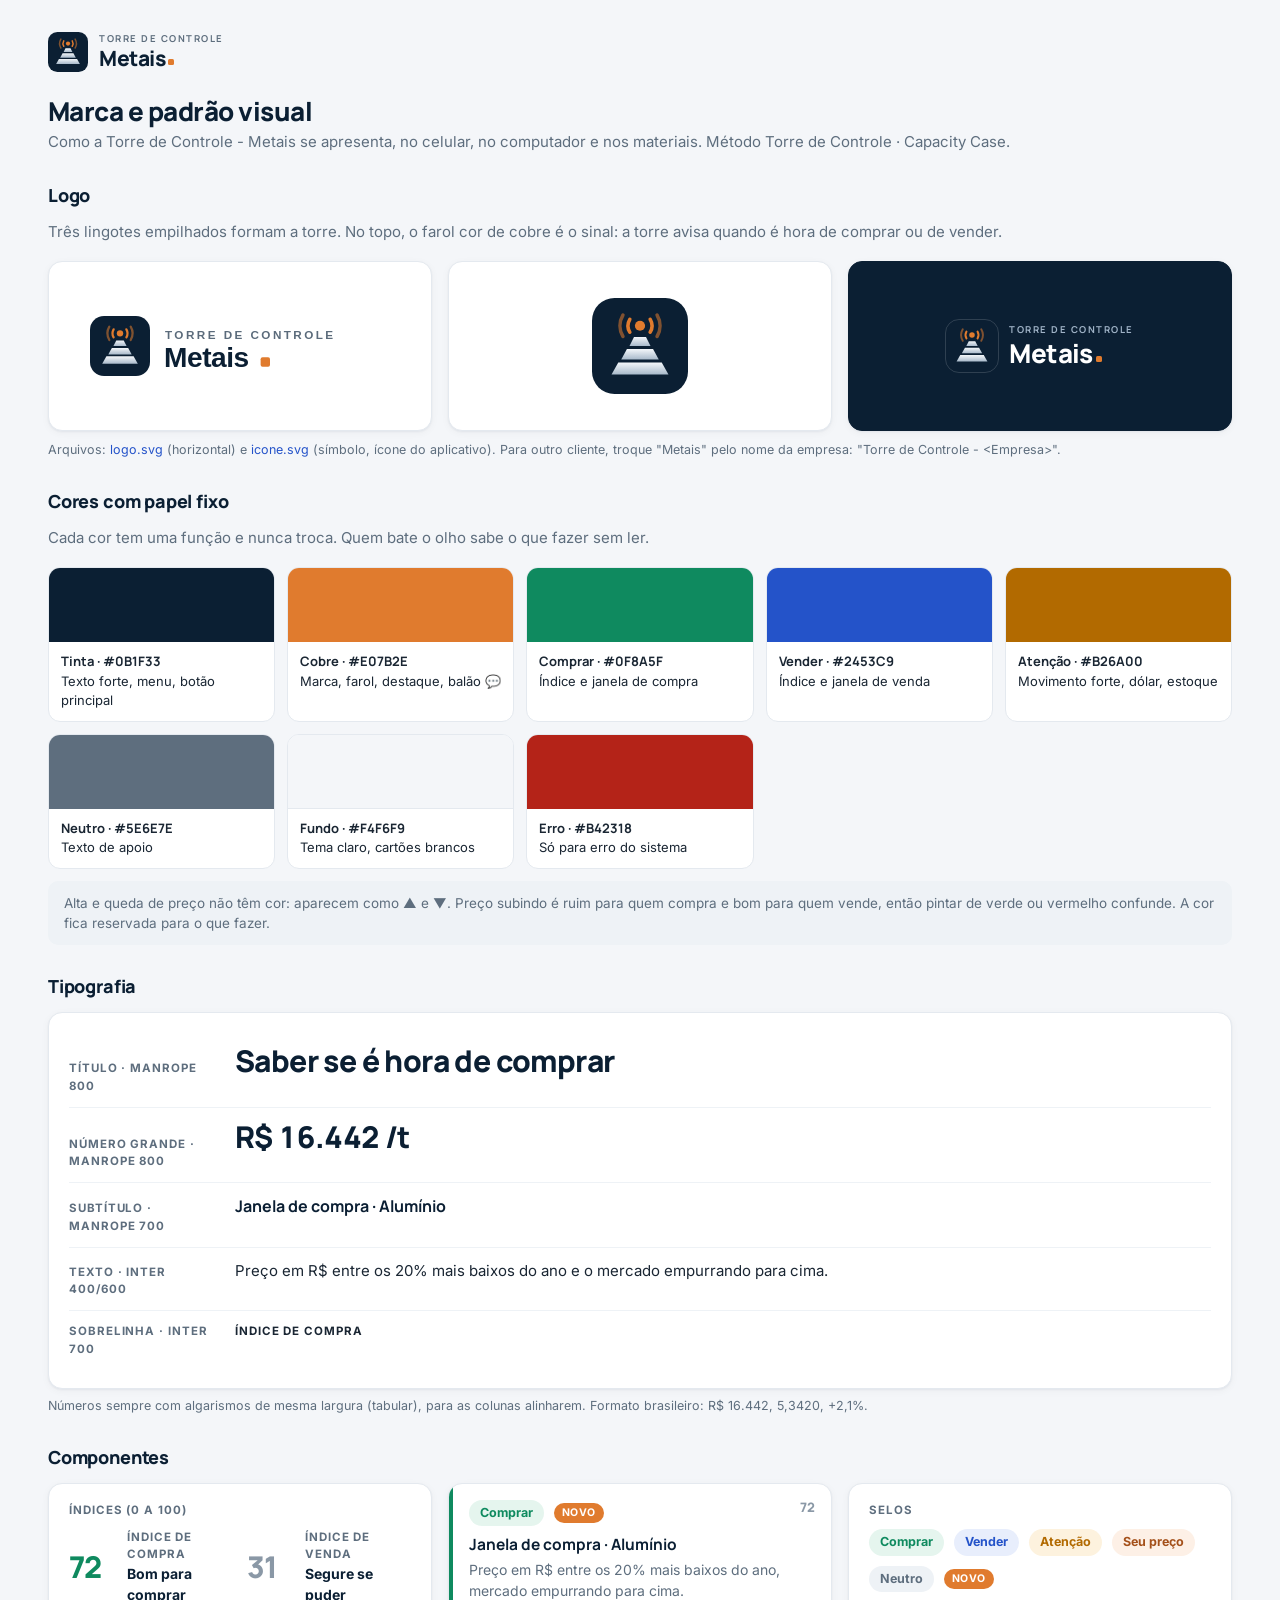
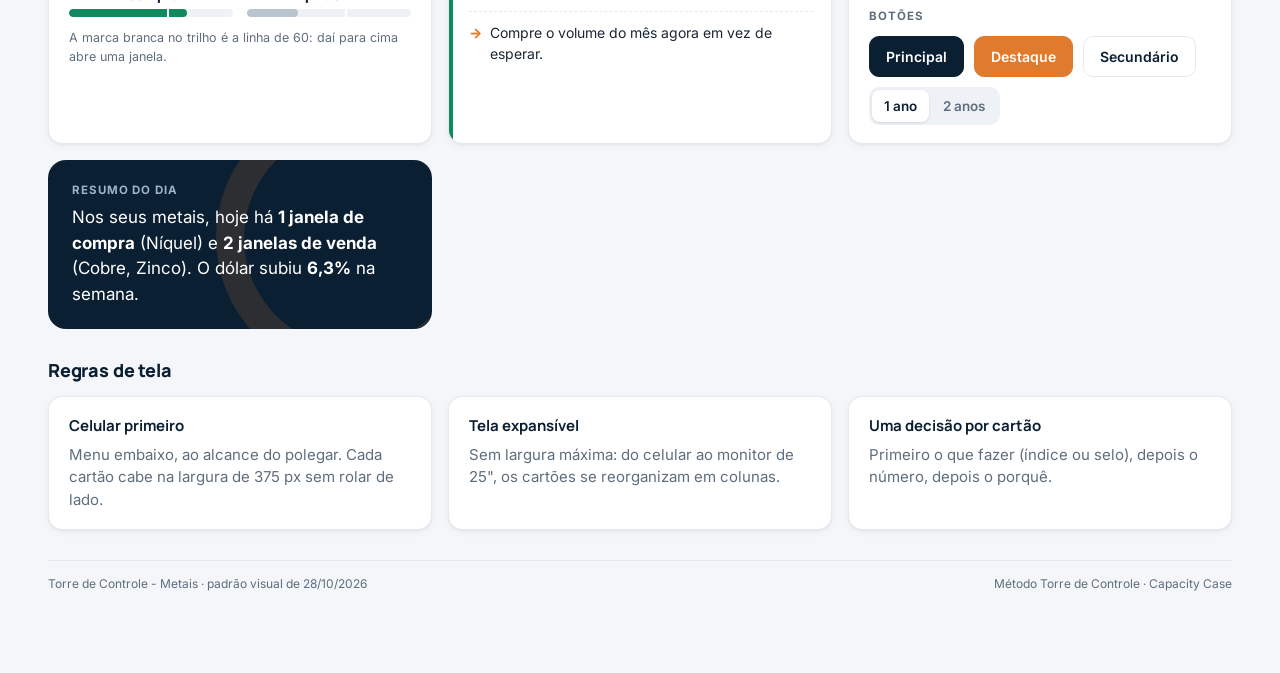
==== marca/index.html @ 5506000d "Torre de Controle - Metais 2026-10-28-1900: visual novo, índices de compra e venda, Radar e avisos C" ====
<!doctype html>
<html lang="pt-BR">
<head>
<meta charset="utf-8">
<meta name="viewport" content="width=device-width,initial-scale=1">
<title>Marca · Torre de Controle - Metais</title>
<link rel="icon" href="../icone.svg" type="image/svg+xml">
<link rel="stylesheet" href="https://fonts.googleapis.com/css2?family=Inter:wght@400;500;600;700&family=Manrope:wght@600;700;800&display=swap">
<link rel="stylesheet" href="../css/app.css?v=2026-10-28-1900">
<style>
  main{padding:32px clamp(16px,4vw,48px) 80px}
  .logos{display:grid;grid-template-columns:repeat(auto-fit,minmax(280px,1fr));gap:16px}
  .logos .card{display:grid;place-items:center;min-height:170px}
  .escuro{background:var(--ink)!important;border-color:var(--ink)!important}
  .sw{display:grid;grid-template-columns:repeat(auto-fill,minmax(190px,1fr));gap:12px}
  .sw .c{border-radius:12px;border:1px solid var(--lin);overflow:hidden;background:var(--card)}
  .sw .c i{display:block;height:74px}
  .sw .c div{padding:10px 12px;font-size:13px}.sw .c b{display:block;font-family:var(--f-tit)}
  .tipo>div{display:grid;grid-template-columns:150px 1fr;gap:16px;align-items:baseline;padding:12px 0;border-top:1px solid var(--lin2)}
  @media (max-width:600px){.tipo>div{grid-template-columns:1fr;gap:2px}}
</style>
</head>
<body>
<main>
  <div class="marca" style="padding:0 0 24px"><img src="../icone.svg" alt=""><div class="marca-txt"><small>Torre de Controle</small><b>Metais<i></i></b></div></div>
  <h1>Marca e padrão visual</h1>
  <p class="sub">Como a Torre de Controle - Metais se apresenta, no celular, no computador e nos materiais. Método Torre de Controle · Capacity Case.</p>

  <h2>Logo</h2>
  <p class="sub">Três lingotes empilhados formam a torre. No topo, o farol cor de cobre é o sinal: a torre avisa quando é hora de comprar ou de vender.</p>
  <div class="logos">
    <div class="card"><img src="logo.svg" alt="Logo horizontal" style="width:min(300px,90%)"></div>
    <div class="card"><img src="../icone.svg" alt="Símbolo" style="width:96px"></div>
    <div class="card escuro"><div class="marca" style="padding:0"><img src="../icone.svg" alt="" style="width:52px;height:52px;outline:1px solid rgba(255,255,255,.15);border-radius:13px"><div class="marca-txt"><small style="color:#9FB2C6">Torre de Controle</small><b style="color:#fff;font-size:26px">Metais<i></i></b></div></div></div>
  </div>
  <p class="mut peq" style="margin-top:10px">Arquivos: <a href="logo.svg">logo.svg</a> (horizontal) e <a href="../icone.svg">icone.svg</a> (símbolo, ícone do aplicativo). Para outro cliente, troque "Metais" pelo nome da empresa: "Torre de Controle - &lt;Empresa&gt;".</p>

  <h2>Cores com papel fixo</h2>
  <p class="sub">Cada cor tem uma função e nunca troca. Quem bate o olho sabe o que fazer sem ler.</p>
  <div class="sw">
    <div class="c"><i style="background:#0B1F33"></i><div><b>Tinta · #0B1F33</b>Texto forte, menu, botão principal</div></div>
    <div class="c"><i style="background:#E07B2E"></i><div><b>Cobre · #E07B2E</b>Marca, farol, destaque, balão 💬</div></div>
    <div class="c"><i style="background:#0F8A5F"></i><div><b>Comprar · #0F8A5F</b>Índice e janela de compra</div></div>
    <div class="c"><i style="background:#2453C9"></i><div><b>Vender · #2453C9</b>Índice e janela de venda</div></div>
    <div class="c"><i style="background:#B26A00"></i><div><b>Atenção · #B26A00</b>Movimento forte, dólar, estoque</div></div>
    <div class="c"><i style="background:#5E6E7E"></i><div><b>Neutro · #5E6E7E</b>Texto de apoio</div></div>
    <div class="c"><i style="background:#F4F6F9;border-bottom:1px solid #E4E9EF"></i><div><b>Fundo · #F4F6F9</b>Tema claro, cartões brancos</div></div>
    <div class="c"><i style="background:#B42318"></i><div><b>Erro · #B42318</b>Só para erro do sistema</div></div>
  </div>
  <div class="nota" style="margin-top:12px">Alta e queda de preço não têm cor: aparecem como ▲ e ▼. Preço subindo é ruim para quem compra e bom para quem vende, então pintar de verde ou vermelho confunde. A cor fica reservada para o que fazer.</div>

  <h2>Tipografia</h2>
  <div class="card tipo">
    <div style="border-top:0"><span class="sobrelinha">Título · Manrope 800</span><span style="font:800 30px/1.2 var(--f-tit);letter-spacing:-.02em;color:var(--ink)">Saber se é hora de comprar</span></div>
    <div><span class="sobrelinha">Número grande · Manrope 800</span><span class="big num">R$ 16.442 /t</span></div>
    <div><span class="sobrelinha">Subtítulo · Manrope 700</span><span style="font:700 16px var(--f-tit);color:var(--ink)">Janela de compra · Alumínio</span></div>
    <div><span class="sobrelinha">Texto · Inter 400/600</span><span>Preço em R$ entre os 20% mais baixos do ano e o mercado empurrando para cima.</span></div>
    <div><span class="sobrelinha">Sobrelinha · Inter 700</span><span class="sobrelinha" style="color:var(--tx)">Índice de compra</span></div>
  </div>
  <p class="mut peq" style="margin-top:8px">Números sempre com algarismos de mesma largura (tabular), para as colunas alinharem. Formato brasileiro: R$ 16.442, 5,3420, +2,1%.</p>

  <h2>Componentes</h2>
  <div class="grade g2">
    <div class="card"><div class="sobrelinha" style="margin-bottom:10px">Índices (0 a 100)</div>
      <div class="par-indices">
        <div class="indice compra bom"><span class="n num">72</span><div><div class="sobrelinha">Índice de compra</div><div class="rot">Bom para comprar</div></div><div class="trilho"><i style="width:72%"></i></div></div>
        <div class="indice venda fraco"><span class="n num">31</span><div><div class="sobrelinha">Índice de venda</div><div class="rot">Segure se puder</div></div><div class="trilho"><i style="width:31%"></i></div></div>
      </div>
      <p class="mut peq" style="margin-top:12px">A marca branca no trilho é a linha de 60: daí para cima abre uma janela.</p></div>
    <div class="ri compra"><span class="forca num">72</span><div class="linha"><span class="selo compra">Comprar</span><span class="selo novo">novo</span></div>
      <h3>Janela de compra · Alumínio</h3><p>Preço em R$ entre os 20% mais baixos do ano, mercado empurrando para cima.</p><div class="acao">Compre o volume do mês agora em vez de esperar.</div></div>
    <div class="card"><div class="sobrelinha" style="margin-bottom:10px">Selos</div>
      <div class="linha"><span class="selo compra">Comprar</span><span class="selo venda">Vender</span><span class="selo atencao">Atenção</span><span class="selo meu">Seu preço</span><span class="selo neutro">Neutro</span><span class="selo novo">novo</span></div>
      <div class="sobrelinha" style="margin:16px 0 10px">Botões</div>
      <div class="linha"><button class="btn pri">Principal</button><button class="btn acc">Destaque</button><button class="btn">Secundário</button><div class="seg"><button class="ativo">1 ano</button><button>2 anos</button></div></div></div>
    <div class="resumo"><div class="sobrelinha">Resumo do dia</div><p>Nos seus metais, hoje há <b>1 janela de compra</b> (Níquel) e <b>2 janelas de venda</b> (Cobre, Zinco). O dólar subiu <b>6,3%</b> na semana.</p></div>
  </div>

  <h2>Regras de tela</h2>
  <div class="grade">
    <div class="card"><h3>Celular primeiro</h3><p class="mut">Menu embaixo, ao alcance do polegar. Cada cartão cabe na largura de 375 px sem rolar de lado.</p></div>
    <div class="card"><h3>Tela expansível</h3><p class="mut">Sem largura máxima: do celular ao monitor de 25", os cartões se reorganizam em colunas.</p></div>
    <div class="card"><h3>Uma decisão por cartão</h3><p class="mut">Primeiro o que fazer (índice ou selo), depois o número, depois o porquê.</p></div>
  </div>
  <div class="rodape"><span>Torre de Controle - Metais · padrão visual de 28/10/2026</span><span>Método Torre de Controle · Capacity Case</span></div>
</main>
</body>
</html>
---- css/app.css ----
/* Torre de Controle - Metais · padrão visual (ver marca/index.html)
   Tipografia: Manrope (títulos e números grandes) + Inter (texto). Tema claro.
   Cores com papel fixo: verde = comprar, azul = vender, âmbar = atenção, cobre = marca. Vermelho só para erro. */
:root{
  --bg:#F4F6F9;--card:#FFFFFF;--ink:#0B1F33;--tx:#1A2633;--mut:#5E6E7E;--mut2:#8A98A6;--lin:#E4E9EF;--lin2:#EEF2F6;
  --acc:#E07B2E;--accf:#FDF0E6;
  --compra:#0F8A5F;--compraf:#E5F5EE;--venda:#2453C9;--vendaf:#E8EEFC;--aten:#B26A00;--atenf:#FDF2DE;--neutro:#5E6E7E;--neutrof:#EEF2F6;
  --erro:#B42318;--errof:#FDECEA;
  /* nomes usados pelo balão e pela aba Sugestões */
  --pri:var(--ink);--pri2:#EAF0F6;--bom:var(--compra);--bomf:var(--compraf);--medio:var(--aten);--mediof:var(--atenf);--ruim:var(--erro);--ruimf:var(--errof);
  --sombra:0 1px 2px rgba(11,31,51,.05),0 2px 8px rgba(11,31,51,.04);--sombra2:0 8px 30px rgba(11,31,51,.12);
  --r:14px;--r2:10px;
  --f-tit:"Manrope",Inter,"Segoe UI",system-ui,sans-serif;--f-tx:Inter,"Segoe UI",system-ui,-apple-system,sans-serif;
  --barra:64px;
}
*{box-sizing:border-box}
html,body{margin:0;background:var(--bg);color:var(--tx);font:15px/1.5 var(--f-tx);-webkit-font-smoothing:antialiased;-webkit-tap-highlight-color:transparent}
button,input,select,textarea{font:inherit;color:inherit}
a{color:var(--venda);text-decoration:none}a:hover{text-decoration:underline}
.num{font-variant-numeric:tabular-nums;font-feature-settings:"tnum"}
h1,h2,h3,.big,.preco,.marca-txt{font-family:var(--f-tit)}
h1{font-size:26px;line-height:1.2;margin:0 0 4px;font-weight:800;letter-spacing:-.02em;color:var(--ink)}
h2{font-size:18px;margin:28px 0 12px;font-weight:800;letter-spacing:-.01em;color:var(--ink)}
h3{font-size:15px;margin:0;font-weight:700;color:var(--ink)}
.sub{color:var(--mut);margin:0 0 18px}
.mut{color:var(--mut)}.peq{font-size:12.5px}.mini{font-size:11.5px}
.sobrelinha{font-size:11.5px;font-weight:700;letter-spacing:.08em;text-transform:uppercase;color:var(--mut)}

/* ---------- estrutura ---------- */
.app{display:grid;grid-template-columns:252px minmax(0,1fr);min-height:100vh}
nav.menu{background:var(--card);border-right:1px solid var(--lin);padding:20px 14px;position:sticky;top:0;height:100vh;display:flex;flex-direction:column;gap:2px}
.marca{display:flex;gap:11px;align-items:center;padding:2px 8px 22px}
.marca img{width:40px;height:40px;flex:none}
.marca-txt{line-height:1.1}
.marca-txt small{display:block;font-size:9.5px;font-weight:700;letter-spacing:.16em;color:var(--mut);text-transform:uppercase;margin-bottom:3px}
.marca-txt b{font-size:21px;font-weight:800;color:var(--ink);letter-spacing:-.02em}
.marca-txt b i{display:inline-block;width:6px;height:6px;background:var(--acc);border-radius:1.5px;margin-left:3px;vertical-align:1px}
nav.menu button{all:unset;cursor:pointer;padding:10px 12px;border-radius:10px;display:flex;gap:12px;align-items:center;color:var(--mut);font-weight:600;font-size:14.5px}
nav.menu button svg{width:20px;height:20px;flex:none}
nav.menu button:hover{background:var(--lin2);color:var(--ink)}
nav.menu button.ativo{background:var(--ink);color:#fff}
nav.menu .cont{margin-left:auto;background:var(--acc);color:#fff;border-radius:10px;font-size:11px;padding:1px 7px;font-weight:700}
.rodape-menu{margin-top:auto;font-size:11.5px;color:var(--mut);padding:12px;border-top:1px solid var(--lin);line-height:1.55}
.topo-movel{display:none}
nav.menu .nc{display:none}
main{min-width:0;padding:28px 36px 100px}
.cabeca{display:flex;justify-content:space-between;align-items:flex-end;gap:16px;flex-wrap:wrap;margin-bottom:20px}
.cabeca .sub{margin:0}

/* ---------- blocos ---------- */
.grade{display:grid;grid-template-columns:repeat(auto-fit,minmax(280px,1fr));gap:16px}
.grade.g2{grid-template-columns:repeat(auto-fit,minmax(360px,1fr))}
.grade.g4{grid-template-columns:repeat(auto-fit,minmax(220px,1fr))}
.card{background:var(--card);border:1px solid var(--lin);border-radius:var(--r);padding:18px 20px;box-shadow:var(--sombra);min-width:0}
.card.clicavel{cursor:pointer;transition:border-color .15s,box-shadow .15s}
.card.clicavel:hover{border-color:#C9D3DE;box-shadow:var(--sombra2)}
.card+.card{margin-top:0}
.pilha>*+*{margin-top:16px}
.linha{display:flex;gap:10px;flex-wrap:wrap;align-items:center}
.entre{justify-content:space-between}
.big{font-size:30px;font-weight:800;letter-spacing:-.02em;color:var(--ink);line-height:1.15}
.preco{font-size:24px;font-weight:800;letter-spacing:-.02em;color:var(--ink);line-height:1.2}
.var{font-weight:600;white-space:nowrap}
.var.sobe::before{content:"▲ ";font-size:.75em}.var.desce::before{content:"▼ ";font-size:.75em}
.var.sobe,.var.desce{color:var(--tx)}
.vazio{color:var(--mut);text-align:center;padding:26px 10px}

/* selos: o papel da cor é fixo */
.selo{display:inline-flex;align-items:center;gap:6px;border-radius:999px;padding:4px 11px;font-size:12.5px;font-weight:700;white-space:nowrap}
.selo.compra,.selo.bom{background:var(--compraf);color:var(--compra)}
.selo.venda{background:var(--vendaf);color:var(--venda)}
.selo.aten,.selo.medio,.selo.atencao,.selo.dolar{background:var(--atenf);color:var(--aten)}
.selo.neutro{background:var(--neutrof);color:var(--neutro)}
.selo.ruim{background:var(--errof);color:var(--erro)}
.selo.meu{background:var(--accf);color:#A4501A}
.selo.novo{background:var(--acc);color:#fff;padding:2px 8px;font-size:10.5px;letter-spacing:.04em;text-transform:uppercase}

/* medidor do índice (0 a 100) */
.indice{display:grid;grid-template-columns:auto 1fr;gap:4px 12px;align-items:center}
.indice .n{font:800 30px/1 var(--f-tit);letter-spacing:-.03em;min-width:46px}
.indice.compra .n{color:var(--compra)}.indice.venda .n{color:var(--venda)}
.indice .rot{font-weight:700;color:var(--ink);font-size:14px}
.trilho{height:8px;border-radius:99px;background:var(--lin2);position:relative;overflow:hidden;grid-column:1/-1}
.trilho i{position:absolute;inset:0 auto 0 0;border-radius:99px}
.compra .trilho i{background:var(--compra)}.venda .trilho i{background:var(--venda)}
.trilho::after{content:"";position:absolute;top:0;bottom:0;left:60%;width:2px;background:#fff}
.indice.fraco .n,.indice.ruim .n{color:var(--mut2)}
.indice.fraco .trilho i,.indice.ruim .trilho i{background:#B9C4CF}
.par-indices{display:grid;grid-template-columns:1fr 1fr;gap:14px}

/* faixa do ano */
.ano{height:6px;border-radius:99px;background:linear-gradient(90deg,#CFE9DD,#EEF2F6 50%,#D9E2F7);position:relative;margin:10px 0 4px}
.ano i{position:absolute;top:-4px;width:14px;height:14px;margin-left:-7px;border-radius:50%;background:var(--ink);border:3px solid #fff;box-shadow:0 0 0 1px var(--ink)}

/* resumo do dia */
.resumo{background:var(--ink);color:#fff;border-radius:18px;padding:22px 24px;position:relative;overflow:hidden}
.resumo::after{content:"";position:absolute;right:-60px;top:-60px;width:220px;height:220px;border-radius:50%;border:28px solid rgba(224,123,46,.16)}
.resumo .sobrelinha{color:#9FB2C6}
.resumo p{margin:6px 0 0;font-size:17px;line-height:1.5;position:relative;z-index:1}
.resumo p b{color:#fff}
.resumo .chips{display:flex;gap:8px;flex-wrap:wrap;margin-top:14px;position:relative;z-index:1}
.resumo .chips span{background:rgba(255,255,255,.1);border-radius:999px;padding:5px 12px;font-size:13px;font-weight:600}
.resumo .chips span b{font-family:var(--f-tit)}

/* radar */
.radar{display:grid;grid-template-columns:repeat(auto-fill,minmax(320px,1fr));gap:14px}
.ri{background:var(--card);border:1px solid var(--lin);border-radius:var(--r);padding:16px 18px 16px 20px;position:relative;box-shadow:var(--sombra);overflow:hidden}
.ri::before{content:"";position:absolute;left:0;top:0;bottom:0;width:4px;background:var(--neutro)}
.ri.compra::before{background:var(--compra)}.ri.venda::before{background:var(--venda)}.ri.atencao::before,.ri.dolar::before{background:var(--aten)}.ri.meu::before{background:var(--acc)}
.ri h3{font-size:15.5px;margin:8px 0 4px;line-height:1.3}
.ri p{margin:0;color:var(--mut);font-size:14px}
.ri .acao{margin-top:10px;padding-top:10px;border-top:1px dashed var(--lin);font-size:14px;color:var(--tx);display:flex;gap:8px}
.ri .acao::before{content:"→";color:var(--acc);font-weight:800}
.ri .forca{position:absolute;right:16px;top:14px;font:800 13px var(--f-tit);color:var(--mut2)}
.ri.clicavel{cursor:pointer}.ri.clicavel:hover{border-color:#C9D3DE}

/* lista de metais */
.metais{display:grid;grid-template-columns:repeat(auto-fill,minmax(300px,1fr));gap:14px}
.cm .topo{display:flex;justify-content:space-between;gap:8px;align-items:flex-start}
.cm .bolsa{font-size:12px;color:var(--mut)}
.cm .precos{display:flex;align-items:baseline;gap:10px;flex-wrap:wrap;margin:10px 0 2px}
.cm .vars{display:flex;gap:14px;font-size:12.5px;color:var(--mut);margin-bottom:12px}
.cm .vars b{color:var(--tx)}
.cm canvas.spark{width:100%;height:40px;display:block;margin-top:12px}

/* controles */
.ctrl{display:flex;gap:8px;flex-wrap:wrap;align-items:center;margin:0 0 16px}
.seg{display:inline-flex;background:var(--lin2);border-radius:10px;padding:3px;gap:2px}
.seg button{border:0;background:transparent;border-radius:8px;padding:6px 12px;cursor:pointer;font-weight:600;font-size:13.5px;color:var(--mut)}
.seg button.ativo{background:var(--card);color:var(--ink);box-shadow:0 1px 3px rgba(11,31,51,.12)}
.chips-rolam{display:flex;gap:8px;overflow-x:auto;padding-bottom:4px;margin:0 0 16px;scrollbar-width:none}
.chips-rolam::-webkit-scrollbar{display:none}
.chip{border:1px solid var(--lin);background:var(--card);border-radius:999px;padding:7px 14px;cursor:pointer;white-space:nowrap;font-weight:600;font-size:13.5px;color:var(--tx)}
.chip.ativo{background:var(--ink);border-color:var(--ink);color:#fff}
.btn{border:1px solid var(--lin);background:var(--card);border-radius:10px;padding:9px 16px;cursor:pointer;font-weight:600;font-size:14px;color:var(--ink)}
.btn:hover{border-color:#C9D3DE}
.btn.pri{background:var(--ink);border-color:var(--ink);color:#fff}
.btn.acc{background:var(--acc);border-color:var(--acc);color:#fff}
.btn.peq{padding:6px 12px;font-size:13px}

.graf{position:relative;height:340px}
.graf.medio{height:220px}.graf.baixo{height:170px}
label.campo{display:flex;flex-direction:column;gap:6px;font-size:13px;color:var(--mut);font-weight:600}
label.campo input,label.campo select,textarea,select.btn{border:1px solid var(--lin);border-radius:10px;padding:10px 12px;background:var(--card);font-weight:500;color:var(--tx)}
label.campo input:focus,label.campo select:focus,textarea:focus{outline:2px solid var(--acc);outline-offset:-1px;border-color:transparent}
.form{display:grid;grid-template-columns:repeat(auto-fill,minmax(200px,1fr));gap:14px;align-items:end}
table{width:100%;border-collapse:collapse}
td,th{padding:10px 8px;border-bottom:1px solid var(--lin2);text-align:left}
th{font-size:11.5px;color:var(--mut);font-weight:700;letter-spacing:.04em;text-transform:uppercase}
td.n,th.n{text-align:right;font-variant-numeric:tabular-nums}
.rolar{overflow-x:auto}
.aviso{background:var(--atenf);color:#7A4A00;border-radius:var(--r2);padding:12px 16px;margin:0 0 16px}
.nota{background:var(--lin2);border-radius:var(--r2);padding:12px 16px;color:var(--mut);font-size:13.5px}
.sinais{list-style:none;padding:0;margin:6px 0 0}
.sinais li{padding:10px 0;border-top:1px solid var(--lin2);display:flex;gap:10px;align-items:flex-start}
.sinais li:first-child{border-top:0}
.sinais .s{flex:none;width:22px;height:22px;border-radius:50%;display:grid;place-items:center;font-size:12px;font-weight:800;margin-top:1px}
.s.alta{background:var(--vendaf);color:var(--venda)}.s.baixa{background:var(--compraf);color:var(--compra)}.s.neutro{background:var(--lin2);color:var(--mut)}
.evid{background:var(--lin2);border-radius:var(--r2);padding:12px 14px;margin-top:14px;font-size:13.5px}
.evid b{font-family:var(--f-tit)}

/* boas-vindas / perfil */
.perfil{border:1.5px dashed #C9D3DE;background:#FBFCFD}
.perfil .chips-rolam{flex-wrap:wrap;overflow:visible}

/* ---------- Apresentação ---------- */
.sb-topo{background:var(--ink);color:#fff;border-radius:20px;padding:34px 36px;position:relative;overflow:hidden}
.sb-topo::after{content:"";position:absolute;right:-80px;bottom:-120px;width:340px;height:340px;border-radius:50%;border:40px solid rgba(224,123,46,.15)}
.sb-topo .etq{display:inline-flex;gap:8px;align-items:center;background:rgba(255,255,255,.1);border-radius:999px;padding:5px 14px 5px 6px;font-size:12.5px;font-weight:700}
.sb-topo .etq img{width:22px;height:22px}
.sb-topo h1{font-size:34px;margin:18px 0 10px;color:#fff;position:relative;z-index:1}
.sb-topo p{margin:0;color:#C9D6E3;font-size:16.5px;position:relative;z-index:1}
.sb-num{font-size:11.5px;font-weight:800;color:var(--acc);text-transform:uppercase;letter-spacing:.1em;margin-bottom:6px}
.card p{margin:6px 0 0}
.sb-metodo{border-left:4px solid var(--acc)}
.rodape{display:flex;justify-content:space-between;gap:10px;flex-wrap:wrap;font-size:12px;color:var(--mut);margin-top:30px;border-top:1px solid var(--lin);padding-top:14px}

/* ---------- faixa de versão ---------- */
#faixaVersao{position:sticky;top:0;z-index:50;background:var(--acc);color:#fff;padding:10px 16px;display:none;gap:12px;align-items:center;flex-wrap:wrap;font-weight:600}
#faixaVersao button{background:#fff;color:var(--ink);border:0;border-radius:8px;padding:6px 14px;font-weight:700;cursor:pointer}

/* ---------- balão ---------- */
#balaoBtn{position:fixed;right:20px;bottom:20px;z-index:60;width:54px;height:54px;border-radius:50%;border:0;background:var(--acc);color:#fff;font-size:23px;cursor:pointer;box-shadow:0 6px 18px rgba(224,123,46,.4)}
#balaoOferta{position:fixed;right:20px;bottom:86px;z-index:60;background:var(--card);border:1px solid var(--lin);border-radius:14px;padding:14px 16px;max-width:300px;box-shadow:var(--sombra2);display:none}
.modal-fundo{position:fixed;inset:0;background:rgba(11,31,51,.45);z-index:70;display:none;align-items:center;justify-content:center;padding:16px}
.modal{background:var(--card);border-radius:18px;padding:22px;width:min(560px,100%);max-height:92vh;overflow:auto}
.modal textarea{width:100%;min-height:110px}
.tipos{display:flex;gap:6px;flex-wrap:wrap;margin:10px 0}
.tipos button{border:1px solid var(--lin);background:var(--card);border-radius:999px;padding:7px 13px;cursor:pointer;font-weight:600}
.tipos button.ativo{background:var(--ink);color:#fff;border-color:var(--ink)}
.anexos img{max-height:80px;border-radius:8px;margin:6px 6px 0 0;border:1px solid var(--lin)}
.retorno{background:var(--compraf);color:var(--compra);border-radius:var(--r2);padding:12px 16px;margin:0 0 16px}

/* ---------- celular ---------- */
@media (max-width:980px){
  .app{display:block}
  .topo-movel{display:flex;position:sticky;top:0;z-index:40;background:rgba(244,246,249,.92);backdrop-filter:blur(10px);-webkit-backdrop-filter:blur(10px);
    padding:10px 16px;padding-top:max(10px,env(safe-area-inset-top));align-items:center;justify-content:space-between;border-bottom:1px solid var(--lin)}
  .topo-movel .marca{padding:0;gap:9px}.topo-movel .marca img{width:32px;height:32px}
  .topo-movel .marca-txt small{font-size:8.5px}.topo-movel .marca-txt b{font-size:17px}
  .topo-movel .data{font-size:12px;color:var(--mut);text-align:right;line-height:1.3}
  .topo-movel .data b{display:block;color:var(--ink);font:800 14px var(--f-tit)}
  nav.menu{position:fixed;bottom:0;top:auto;left:0;right:0;height:auto;flex-direction:row;overflow-x:auto;padding:6px 6px;padding-bottom:max(6px,env(safe-area-inset-bottom));
    border-right:0;border-top:1px solid var(--lin);z-index:40;gap:0;scrollbar-width:none;background:rgba(255,255,255,.96);backdrop-filter:blur(10px)}
  nav.menu::-webkit-scrollbar{display:none}
  nav.menu .marca,.rodape-menu{display:none}
  nav.menu button{flex:1 1 0;min-width:0;flex-direction:column;gap:3px;font-size:10.5px;padding:6px 0;white-space:nowrap;justify-content:center;position:relative}
  nav.menu .nm{display:none}nav.menu .nc{display:block}
  .ri.compacto p{display:none}.ri.compacto h3{margin-bottom:0}
  nav.menu button svg{width:22px;height:22px}
  nav.menu button.ativo{background:transparent;color:var(--ink)}
  nav.menu button.ativo svg{color:var(--acc)}
  nav.menu .cont{position:absolute;top:1px;left:calc(50% + 4px);margin:0;font-size:10px;padding:0 5px}
  main{padding:16px 16px calc(var(--barra) + 40px)}
  h1{font-size:23px}
  .cabeca{margin-bottom:14px}
  .big{font-size:26px}
  .card{padding:16px}
  .grade,.grade.g2,.grade.g4,.metais,.radar{grid-template-columns:1fr;gap:12px}
  .resumo{padding:18px}.resumo p{font-size:15.5px}
  .resumo .chips{flex-wrap:nowrap;overflow-x:auto;scrollbar-width:none;margin-right:-18px;padding-right:18px}.resumo .chips::-webkit-scrollbar{display:none}
  .resumo .chips span{white-space:nowrap}
  .sb-topo{padding:24px 20px}.sb-topo h1{font-size:25px}.sb-topo p{font-size:15px}
  #balaoBtn{bottom:calc(var(--barra) + 18px + env(safe-area-inset-bottom));width:50px;height:50px}
  #balaoOferta{bottom:calc(var(--barra) + 78px)}
  .graf{height:250px}.graf.medio{height:190px}
  .ocultar-movel{display:none}
}
@media (max-width:420px){.par-indices{gap:10px}.indice .n{font-size:26px;min-width:38px}.form{grid-template-columns:1fr 1fr}}
@media (min-width:1800px){main{padding:34px 48px 100px}.metais{grid-template-columns:repeat(auto-fill,minmax(340px,1fr))}}
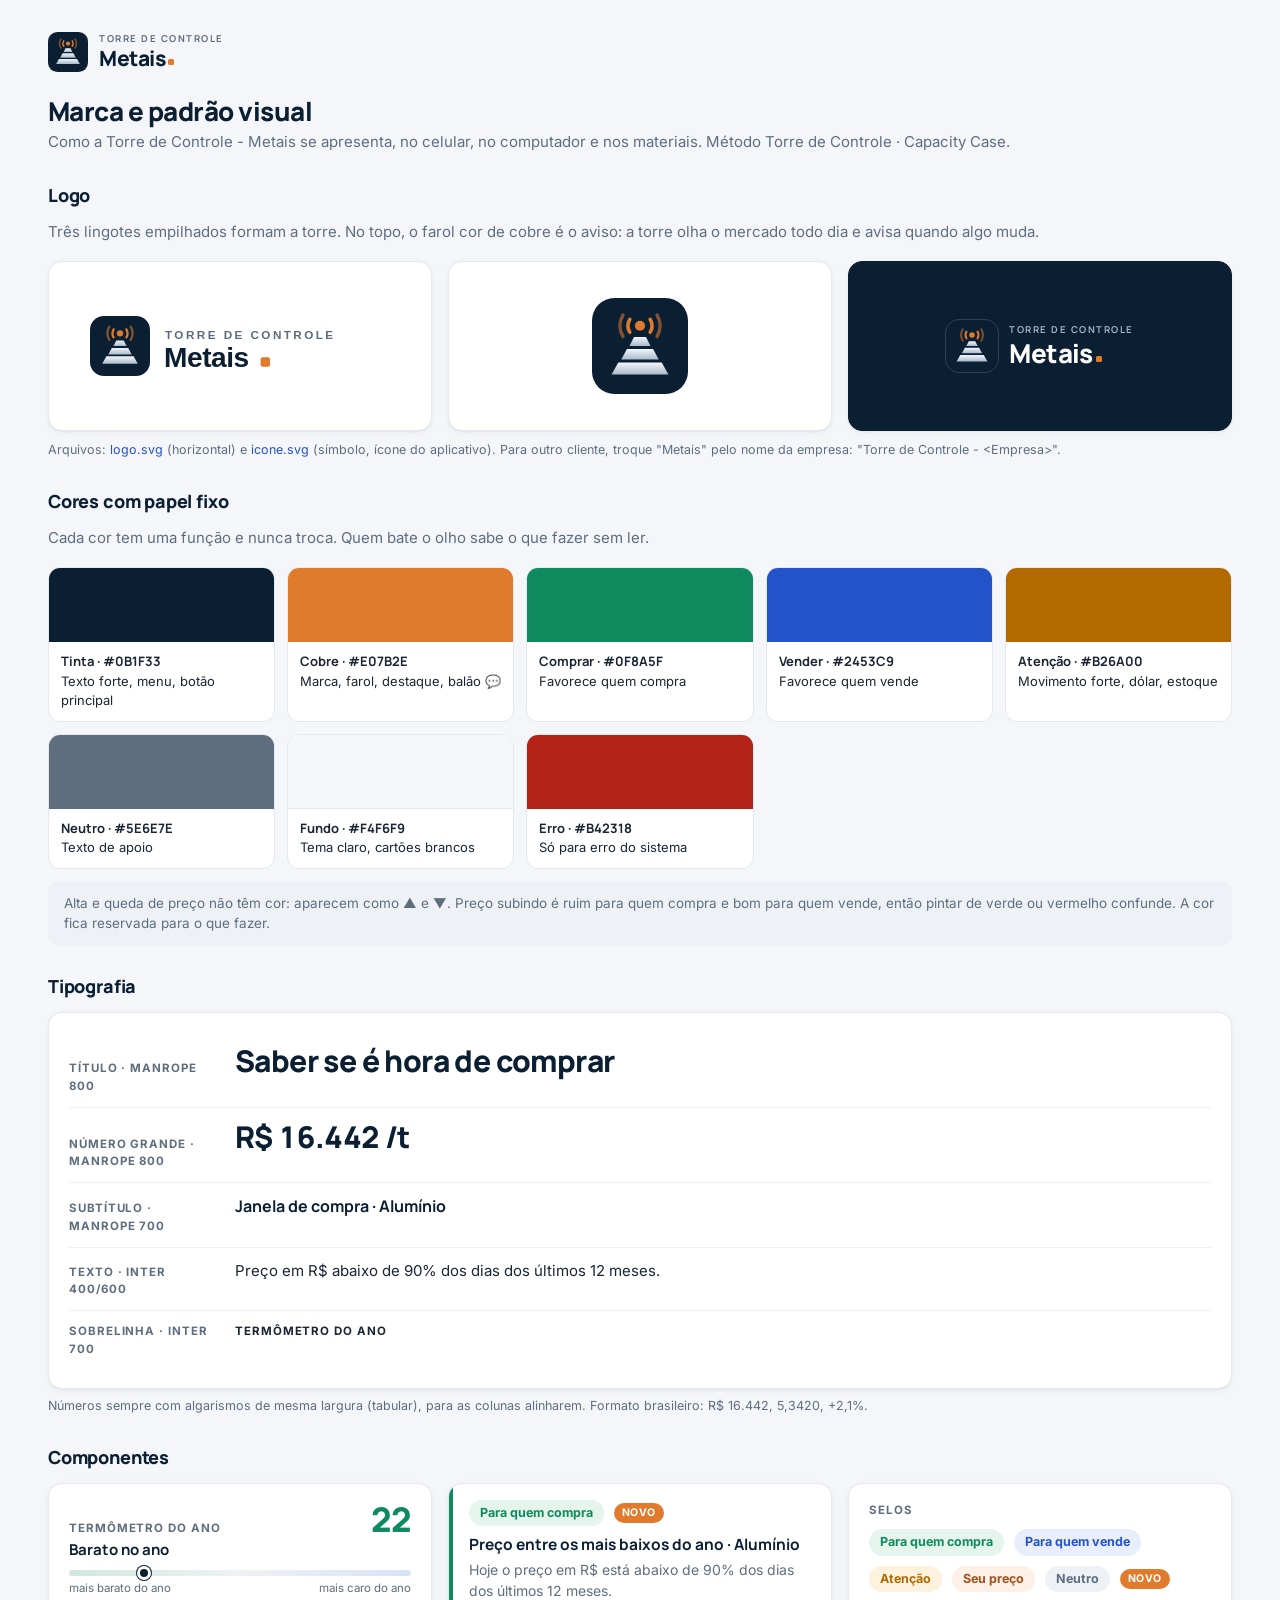
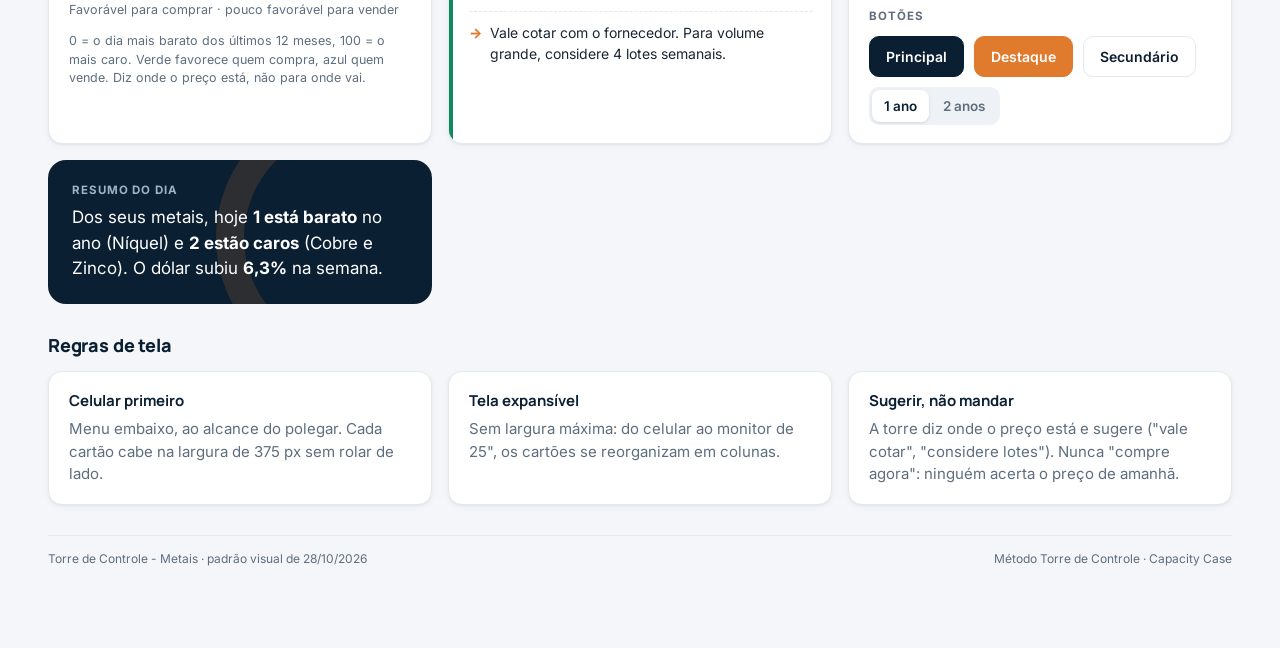
==== commit 2ea3b05d: "Torre de Controle - Metais 2026-10-28-2100: termômetro de preço, risco de 30 dias, lotes, câmbio e p" ====
--- a/marca/index.html
+++ b/marca/index.html
@@ -6,7 +6,7 @@
 <title>Marca · Torre de Controle - Metais</title>
 <link rel="icon" href="../icone.svg" type="image/svg+xml">
 <link rel="stylesheet" href="https://fonts.googleapis.com/css2?family=Inter:wght@400;500;600;700&family=Manrope:wght@600;700;800&display=swap">
-<link rel="stylesheet" href="../css/app.css?v=2026-10-28-1900">
+<link rel="stylesheet" href="../css/app.css?v=2026-10-28-2100">
 <style>
   main{padding:32px clamp(16px,4vw,48px) 80px}
   .logos{display:grid;grid-template-columns:repeat(auto-fit,minmax(280px,1fr));gap:16px}
@@ -27,7 +27,7 @@
   <p class="sub">Como a Torre de Controle - Metais se apresenta, no celular, no computador e nos materiais. Método Torre de Controle · Capacity Case.</p>
 
   <h2>Logo</h2>
-  <p class="sub">Três lingotes empilhados formam a torre. No topo, o farol cor de cobre é o sinal: a torre avisa quando é hora de comprar ou de vender.</p>
+  <p class="sub">Três lingotes empilhados formam a torre. No topo, o farol cor de cobre é o aviso: a torre olha o mercado todo dia e avisa quando algo muda.</p>
   <div class="logos">
     <div class="card"><img src="logo.svg" alt="Logo horizontal" style="width:min(300px,90%)"></div>
     <div class="card"><img src="../icone.svg" alt="Símbolo" style="width:96px"></div>
@@ -40,8 +40,8 @@
   <div class="sw">
     <div class="c"><i style="background:#0B1F33"></i><div><b>Tinta · #0B1F33</b>Texto forte, menu, botão principal</div></div>
     <div class="c"><i style="background:#E07B2E"></i><div><b>Cobre · #E07B2E</b>Marca, farol, destaque, balão 💬</div></div>
-    <div class="c"><i style="background:#0F8A5F"></i><div><b>Comprar · #0F8A5F</b>Índice e janela de compra</div></div>
-    <div class="c"><i style="background:#2453C9"></i><div><b>Vender · #2453C9</b>Índice e janela de venda</div></div>
+    <div class="c"><i style="background:#0F8A5F"></i><div><b>Comprar · #0F8A5F</b>Favorece quem compra</div></div>
+    <div class="c"><i style="background:#2453C9"></i><div><b>Vender · #2453C9</b>Favorece quem vende</div></div>
     <div class="c"><i style="background:#B26A00"></i><div><b>Atenção · #B26A00</b>Movimento forte, dólar, estoque</div></div>
     <div class="c"><i style="background:#5E6E7E"></i><div><b>Neutro · #5E6E7E</b>Texto de apoio</div></div>
     <div class="c"><i style="background:#F4F6F9;border-bottom:1px solid #E4E9EF"></i><div><b>Fundo · #F4F6F9</b>Tema claro, cartões brancos</div></div>
@@ -54,33 +54,31 @@
     <div style="border-top:0"><span class="sobrelinha">Título · Manrope 800</span><span style="font:800 30px/1.2 var(--f-tit);letter-spacing:-.02em;color:var(--ink)">Saber se é hora de comprar</span></div>
     <div><span class="sobrelinha">Número grande · Manrope 800</span><span class="big num">R$ 16.442 /t</span></div>
     <div><span class="sobrelinha">Subtítulo · Manrope 700</span><span style="font:700 16px var(--f-tit);color:var(--ink)">Janela de compra · Alumínio</span></div>
-    <div><span class="sobrelinha">Texto · Inter 400/600</span><span>Preço em R$ entre os 20% mais baixos do ano e o mercado empurrando para cima.</span></div>
-    <div><span class="sobrelinha">Sobrelinha · Inter 700</span><span class="sobrelinha" style="color:var(--tx)">Índice de compra</span></div>
+    <div><span class="sobrelinha">Texto · Inter 400/600</span><span>Preço em R$ abaixo de 90% dos dias dos últimos 12 meses.</span></div>
+    <div><span class="sobrelinha">Sobrelinha · Inter 700</span><span class="sobrelinha" style="color:var(--tx)">Termômetro do ano</span></div>
   </div>
   <p class="mut peq" style="margin-top:8px">Números sempre com algarismos de mesma largura (tabular), para as colunas alinharem. Formato brasileiro: R$ 16.442, 5,3420, +2,1%.</p>
 
   <h2>Componentes</h2>
   <div class="grade g2">
-    <div class="card"><div class="sobrelinha" style="margin-bottom:10px">Índices (0 a 100)</div>
-      <div class="par-indices">
-        <div class="indice compra bom"><span class="n num">72</span><div><div class="sobrelinha">Índice de compra</div><div class="rot">Bom para comprar</div></div><div class="trilho"><i style="width:72%"></i></div></div>
-        <div class="indice venda fraco"><span class="n num">31</span><div><div class="sobrelinha">Índice de venda</div><div class="rot">Segure se puder</div></div><div class="trilho"><i style="width:31%"></i></div></div>
-      </div>
-      <p class="mut peq" style="margin-top:12px">A marca branca no trilho é a linha de 60: daí para cima abre uma janela.</p></div>
-    <div class="ri compra"><span class="forca num">72</span><div class="linha"><span class="selo compra">Comprar</span><span class="selo novo">novo</span></div>
-      <h3>Janela de compra · Alumínio</h3><p>Preço em R$ entre os 20% mais baixos do ano, mercado empurrando para cima.</p><div class="acao">Compre o volume do mês agora em vez de esperar.</div></div>
+    <div class="card"><div class="termo compra"><div class="linha entre" style="align-items:baseline"><div><div class="sobrelinha">Termômetro do ano</div><div class="rot">Barato no ano</div></div><span class="tn num">22</span></div>
+      <div class="ano"><i style="left:22%"></i></div><div class="linha entre mini mut"><span>mais barato do ano</span><span>mais caro do ano</span></div>
+      <div class="mut peq" style="margin-top:4px">Favorável para comprar · pouco favorável para vender</div></div>
+      <p class="mut peq" style="margin-top:12px">0 = o dia mais barato dos últimos 12 meses, 100 = o mais caro. Verde favorece quem compra, azul quem vende. Diz onde o preço está, não para onde vai.</p></div>
+    <div class="ri compra"><div class="linha"><span class="selo compra">Para quem compra</span><span class="selo novo">novo</span></div>
+      <h3>Preço entre os mais baixos do ano · Alumínio</h3><p>Hoje o preço em R$ está abaixo de 90% dos dias dos últimos 12 meses.</p><div class="acao">Vale cotar com o fornecedor. Para volume grande, considere 4 lotes semanais.</div></div>
     <div class="card"><div class="sobrelinha" style="margin-bottom:10px">Selos</div>
-      <div class="linha"><span class="selo compra">Comprar</span><span class="selo venda">Vender</span><span class="selo atencao">Atenção</span><span class="selo meu">Seu preço</span><span class="selo neutro">Neutro</span><span class="selo novo">novo</span></div>
+      <div class="linha"><span class="selo compra">Para quem compra</span><span class="selo venda">Para quem vende</span><span class="selo atencao">Atenção</span><span class="selo meu">Seu preço</span><span class="selo neutro">Neutro</span><span class="selo novo">novo</span></div>
       <div class="sobrelinha" style="margin:16px 0 10px">Botões</div>
       <div class="linha"><button class="btn pri">Principal</button><button class="btn acc">Destaque</button><button class="btn">Secundário</button><div class="seg"><button class="ativo">1 ano</button><button>2 anos</button></div></div></div>
-    <div class="resumo"><div class="sobrelinha">Resumo do dia</div><p>Nos seus metais, hoje há <b>1 janela de compra</b> (Níquel) e <b>2 janelas de venda</b> (Cobre, Zinco). O dólar subiu <b>6,3%</b> na semana.</p></div>
+    <div class="resumo"><div class="sobrelinha">Resumo do dia</div><p>Dos seus metais, hoje <b>1 está barato</b> no ano (Níquel) e <b>2 estão caros</b> (Cobre e Zinco). O dólar subiu <b>6,3%</b> na semana.</p></div>
   </div>
 
   <h2>Regras de tela</h2>
   <div class="grade">
     <div class="card"><h3>Celular primeiro</h3><p class="mut">Menu embaixo, ao alcance do polegar. Cada cartão cabe na largura de 375 px sem rolar de lado.</p></div>
     <div class="card"><h3>Tela expansível</h3><p class="mut">Sem largura máxima: do celular ao monitor de 25", os cartões se reorganizam em colunas.</p></div>
-    <div class="card"><h3>Uma decisão por cartão</h3><p class="mut">Primeiro o que fazer (índice ou selo), depois o número, depois o porquê.</p></div>
+    <div class="card"><h3>Sugerir, não mandar</h3><p class="mut">A torre diz onde o preço está e sugere ("vale cotar", "considere lotes"). Nunca "compre agora": ninguém acerta o preço de amanhã.</p></div>
   </div>
   <div class="rodape"><span>Torre de Controle - Metais · padrão visual de 28/10/2026</span><span>Método Torre de Controle · Capacity Case</span></div>
 </main>
--- a/css/app.css
+++ b/css/app.css
@@ -228,3 +228,10 @@
 }
 @media (max-width:420px){.par-indices{gap:10px}.indice .n{font-size:26px;min-width:38px}.form{grid-template-columns:1fr 1fr}}
 @media (min-width:1800px){main{padding:34px 48px 100px}.metais{grid-template-columns:repeat(auto-fill,minmax(340px,1fr))}}
+
+/* termômetro do ano (0 = mais barato dos 12 meses, 100 = mais caro) */
+.termo .rot{font:700 15px var(--f-tit);color:var(--ink);margin-top:2px}
+.termo .tn{font:800 34px/1 var(--f-tit);letter-spacing:-.03em}
+.termo.peq .tn{font-size:26px}.termo.peq .rot{font-size:14px}
+.termo.compra .tn{color:var(--compra)}.termo.venda .tn{color:var(--venda)}.termo.neutro .tn{color:var(--mut)}
+.cm .termo{margin-top:4px}
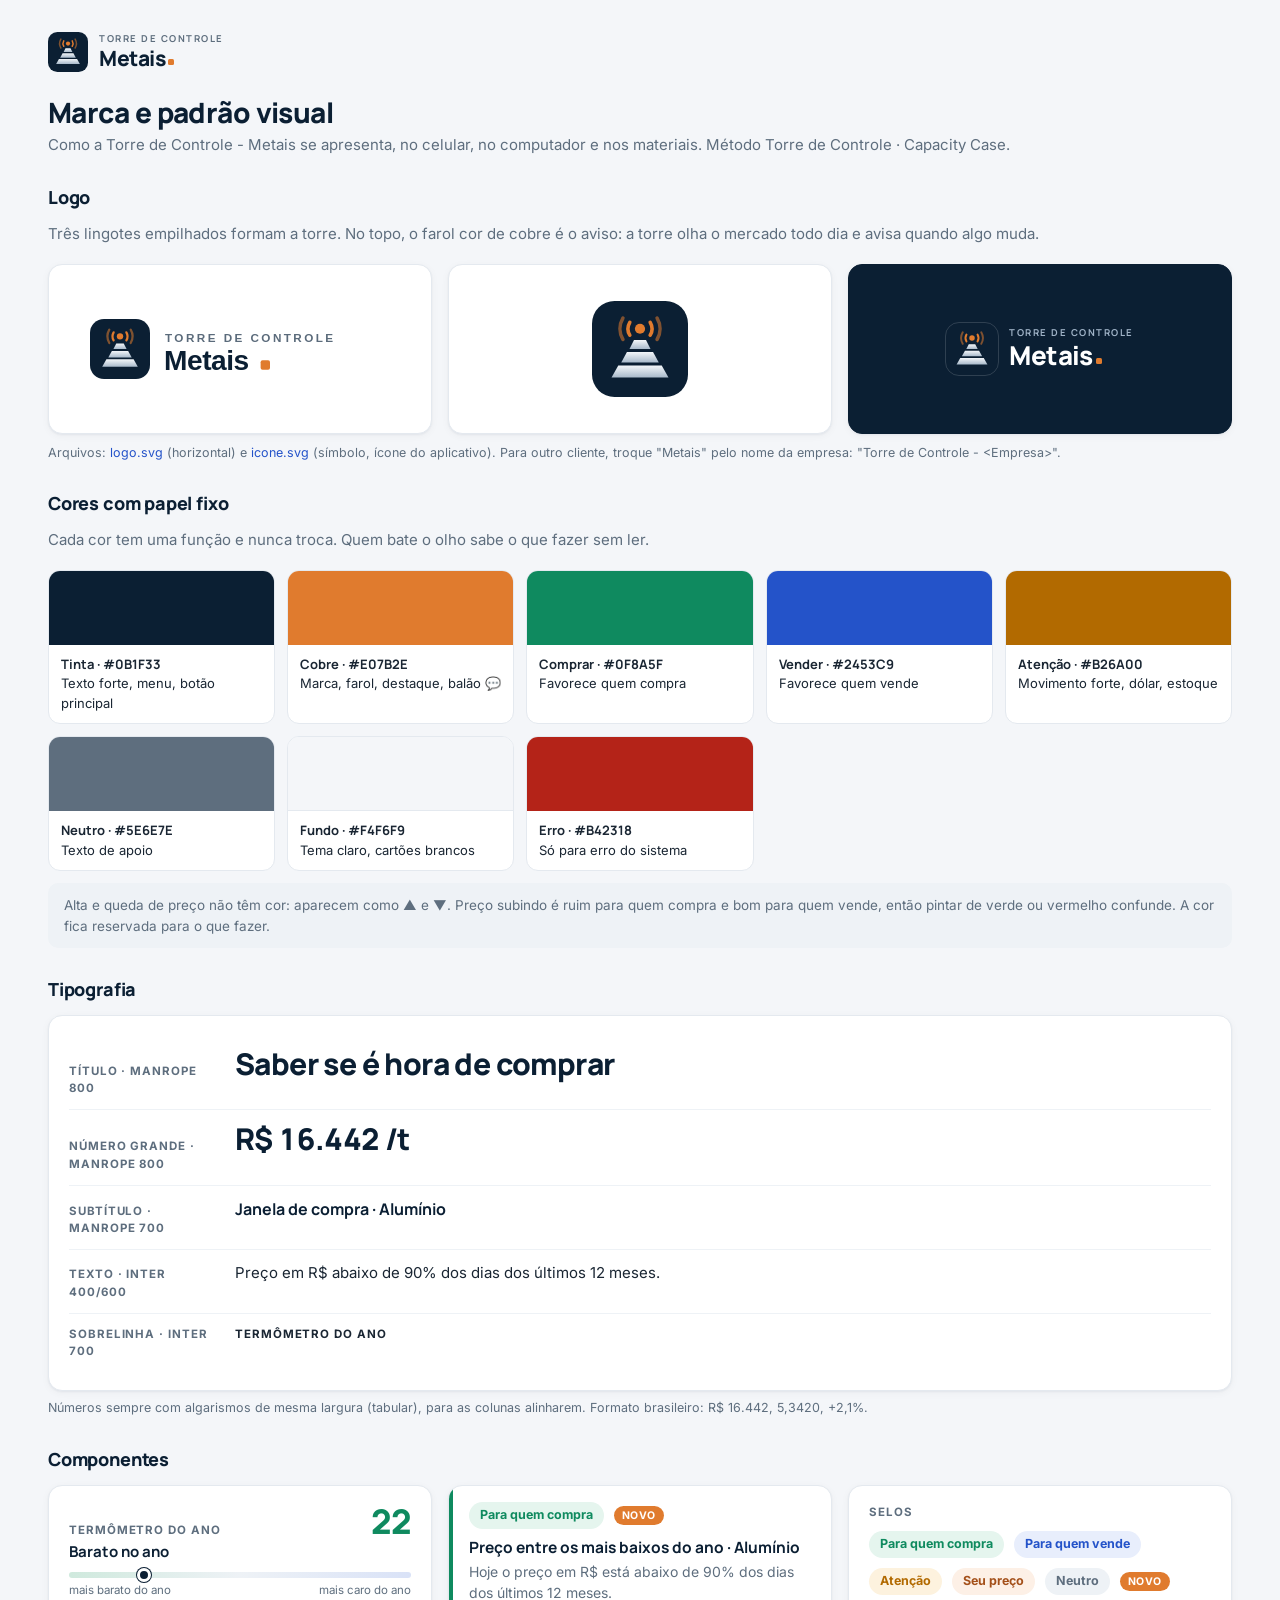
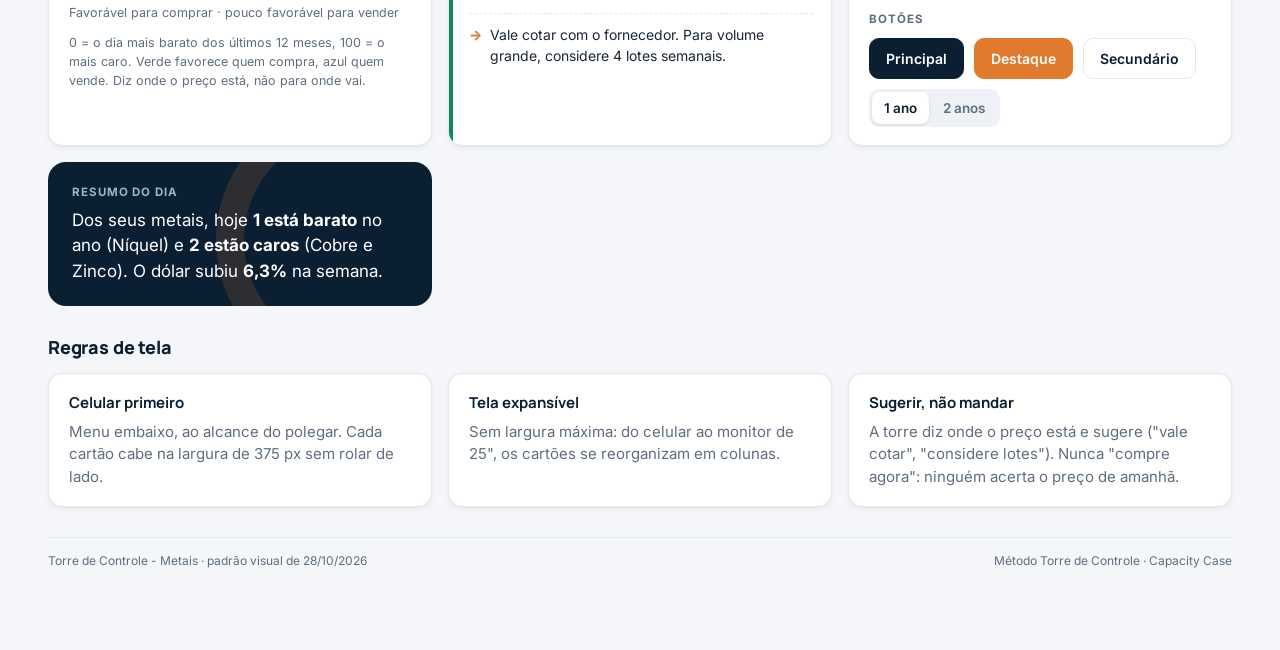
==== commit 4ef3032c: "Torre de Controle - Metais 2026-10-28-2200: quadro de cotações, 5 telas, menu escuro, menos texto Co" ====
--- a/marca/index.html
+++ b/marca/index.html
@@ -6,7 +6,7 @@
 <title>Marca · Torre de Controle - Metais</title>
 <link rel="icon" href="../icone.svg" type="image/svg+xml">
 <link rel="stylesheet" href="https://fonts.googleapis.com/css2?family=Inter:wght@400;500;600;700&family=Manrope:wght@600;700;800&display=swap">
-<link rel="stylesheet" href="../css/app.css?v=2026-10-28-2100">
+<link rel="stylesheet" href="../css/app.css?v=2026-10-28-2200">
 <style>
   main{padding:32px clamp(16px,4vw,48px) 80px}
   .logos{display:grid;grid-template-columns:repeat(auto-fit,minmax(280px,1fr));gap:16px}
--- a/css/app.css
+++ b/css/app.css
@@ -235,3 +235,104 @@
 .termo.peq .tn{font-size:26px}.termo.peq .rot{font-size:14px}
 .termo.compra .tn{color:var(--compra)}.termo.venda .tn{color:var(--venda)}.termo.neutro .tn{color:var(--mut)}
 .cm .termo{margin-top:4px}
+
+/* ===== Versão 29/10/2026: quadro de cotações, menu escuro, menos texto ===== */
+/* menu lateral escuro: a marca fica no menu, o conteúdo fica claro e limpo */
+nav.menu{background:var(--ink);border-right:0}
+nav.menu .marca-txt b{color:#fff}nav.menu .marca-txt small{color:#8FA3B8}
+nav.menu button{color:#B9C7D6}
+nav.menu button:hover{background:rgba(255,255,255,.07);color:#fff}
+nav.menu button.ativo{background:rgba(255,255,255,.1);color:#fff;box-shadow:inset 3px 0 0 var(--acc)}
+nav.menu .rodape-menu{border-top-color:rgba(255,255,255,.1);color:#8FA3B8}
+nav.menu .marca img{outline:1px solid rgba(255,255,255,.12);border-radius:11px}
+main{padding:30px 40px 100px}
+h1{font-size:28px}
+
+/* frase do dia */
+.frase-dia{background:var(--card);border:1px solid var(--lin);border-left:4px solid var(--acc);border-radius:var(--r2);padding:12px 16px;margin:0 0 16px;font-size:15px;color:var(--tx)}
+.frase-dia b{color:var(--ink)}
+
+/* Hoje: quadro à esquerda, avisos e alvos à direita */
+.hoje-grade{display:grid;grid-template-columns:minmax(0,1.7fr) minmax(300px,1fr);gap:16px;align-items:start}
+.card.sem-pad{padding:0;overflow:hidden}
+.card-topo{display:flex;justify-content:space-between;align-items:baseline;gap:10px;flex-wrap:wrap;padding:16px 20px 10px}
+table.quadro{width:100%;border-collapse:collapse}
+table.quadro th{padding:8px 20px;background:#F8FAFC;border-bottom:1px solid var(--lin);border-top:1px solid var(--lin)}
+table.quadro td{padding:13px 20px;border-bottom:1px solid var(--lin2);vertical-align:middle}
+table.quadro tbody tr{cursor:pointer;transition:background .12s}
+table.quadro tbody tr:hover{background:#F6F8FB}
+table.quadro tbody tr:last-child td{border-bottom:0}
+table.quadro .nome b{display:block;font-weight:700;color:var(--ink)}
+table.quadro .nome span{display:block}
+table.quadro .preco-c{font:700 15.5px var(--f-tx);color:var(--ink)}
+table.quadro .linha-dolar td{background:#FBFCFD}
+table.quadro td.sobe,table.quadro td.desce{color:var(--tx)}
+td.termo-c{width:190px}
+/* mini termômetro */
+.mt{display:inline-flex;align-items:center;gap:10px;width:100%}
+.mt-barra{flex:1;height:6px;border-radius:99px;background:linear-gradient(90deg,#BFE3D2,#E9EEF3 50%,#C9D6F4);position:relative;min-width:70px}
+.mt-barra i{position:absolute;top:50%;width:12px;height:12px;margin:-6px 0 0 -6px;border-radius:50%;background:var(--ink);border:2px solid #fff;box-shadow:0 0 0 1px var(--ink)}
+.mt b{font:700 13px var(--f-tx);width:26px;text-align:right}
+.mt.compra b{color:var(--compra)}.mt.venda b{color:var(--venda)}.mt.neutro b{color:var(--mut)}
+
+/* avisos e alvos em lista */
+ul.avisos,ul.alvos{list-style:none;margin:10px 0 0;padding:0}
+ul.avisos li{display:flex;gap:10px;padding:10px 0;border-top:1px solid var(--lin2);cursor:pointer}
+ul.avisos li:first-child{border-top:0}
+ul.avisos li i{flex:none;width:8px;height:8px;border-radius:50%;margin-top:7px;background:var(--neutro)}
+ul.avisos li.compra i{background:var(--compra)}ul.avisos li.venda i{background:var(--venda)}ul.avisos li.atencao i,ul.avisos li.dolar i{background:var(--aten)}ul.avisos li.meu i{background:var(--acc)}
+ul.avisos li b{display:block;font-size:14px;color:var(--ink);font-weight:600;line-height:1.35}
+ul.avisos li span{display:block;font-size:13px;color:var(--mut);margin-top:2px;line-height:1.4}
+ul.alvos li{display:flex;align-items:center;gap:10px;padding:10px 0;border-top:1px solid var(--lin2)}
+ul.alvos li:first-child{border-top:0}
+ul.alvos li>div{flex:1;cursor:pointer}ul.alvos li b{display:block;font-size:14px;color:var(--ink);font-weight:600}
+ul.alvos .x{border:0;background:transparent;color:var(--mut2);font-size:20px;cursor:pointer;padding:0 4px;line-height:1}
+ul.alvos .x:hover{color:var(--erro)}
+.notif{display:flex;justify-content:space-between;align-items:center;gap:10px;flex-wrap:wrap;margin-top:12px;padding-top:12px;border-top:1px dashed var(--lin)}
+
+/* números-chave */
+.kpis{display:grid;grid-template-columns:repeat(auto-fit,minmax(240px,1fr));gap:16px}
+.kpi{background:var(--card);border:1px solid var(--lin);border-radius:var(--r);padding:16px 18px;box-shadow:var(--sombra)}
+.kv{font:800 22px/1.2 var(--f-tit);color:var(--ink);letter-spacing:-.01em;margin:6px 0 4px}
+.kv.grande{font-size:34px}
+.compra-t{color:var(--compra)}
+.duas{display:grid;grid-template-columns:1fr 1fr;gap:12px;margin-top:10px}
+.duas>div{background:var(--lin2);border-radius:var(--r2);padding:10px 14px}
+.metal-topo{align-items:flex-end}
+.preco-topo{text-align:right}
+.preco-topo .big{line-height:1.1}
+.card.destaque{border-left:4px solid var(--acc)}
+
+/* seções que abrem com um toque */
+details.dobra{background:var(--card);border:1px solid var(--lin);border-radius:var(--r);margin-top:12px;box-shadow:var(--sombra)}
+details.dobra summary{cursor:pointer;padding:14px 20px;font:700 15px var(--f-tit);color:var(--ink);list-style:none;display:flex;justify-content:space-between;align-items:center}
+details.dobra summary::-webkit-details-marker{display:none}
+details.dobra summary::after{content:"+";font-size:20px;color:var(--mut2);font-weight:600}
+details.dobra[open] summary::after{content:"−"}
+.dobra-c{padding:0 20px 16px}
+.dobra-c p{margin:0;color:var(--tx);font-size:14.5px}
+
+/* Minha compra: formulário à esquerda, resultado à direita */
+.compra-grade{display:grid;grid-template-columns:minmax(260px,340px) minmax(0,1fr);gap:16px;align-items:start}
+.form.uma{grid-template-columns:1fr}
+
+@media (max-width:1200px){.hoje-grade{grid-template-columns:1fr}}
+@media (max-width:980px){
+  .topo-movel{background:var(--ink);border-bottom:0}
+  .topo-movel .marca-txt b{color:#fff}.topo-movel .marca-txt small{color:#8FA3B8}
+  .topo-movel .data{color:#8FA3B8}.topo-movel .data b{color:#fff}
+  nav.menu{background:rgba(255,255,255,.97)}
+  nav.menu button{color:var(--mut)}
+  nav.menu button.ativo{background:transparent;color:var(--ink);box-shadow:none}
+  nav.menu button:hover{background:transparent;color:var(--ink)}
+  main{padding:16px 16px calc(var(--barra) + 40px)}
+  h1{font-size:23px}
+  .compra-grade{grid-template-columns:1fr}
+  .metal-topo{align-items:flex-start}.preco-topo{text-align:left}
+  .card-topo{padding:14px 16px 8px}
+  table.quadro th{padding:8px 12px}table.quadro td{padding:12px}
+  td.termo-c{width:42%}
+  .kv.grande{font-size:28px}
+}
+@media (max-width:420px){table.quadro th:nth-child(3),table.quadro td:nth-child(3){display:none}.mt-barra{min-width:50px}}
+table.quadro th,table.quadro td.n{white-space:nowrap}
